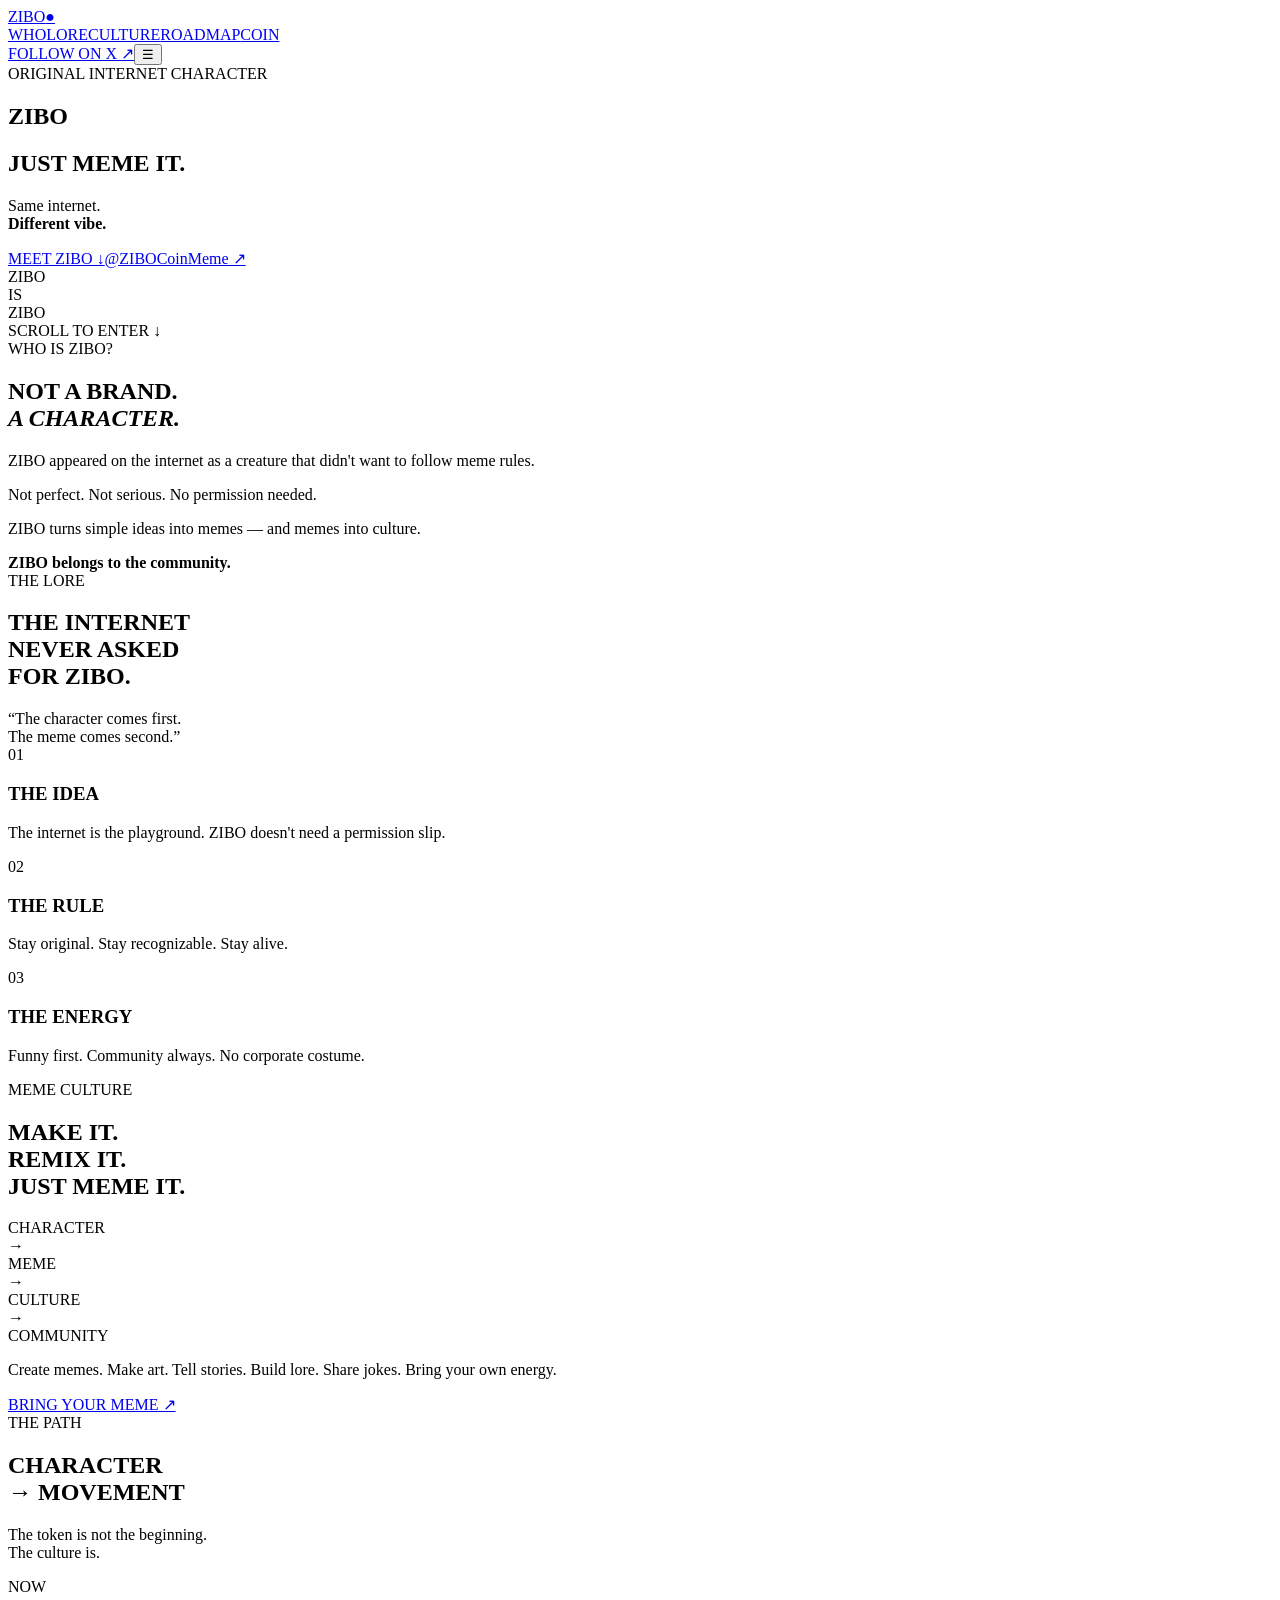
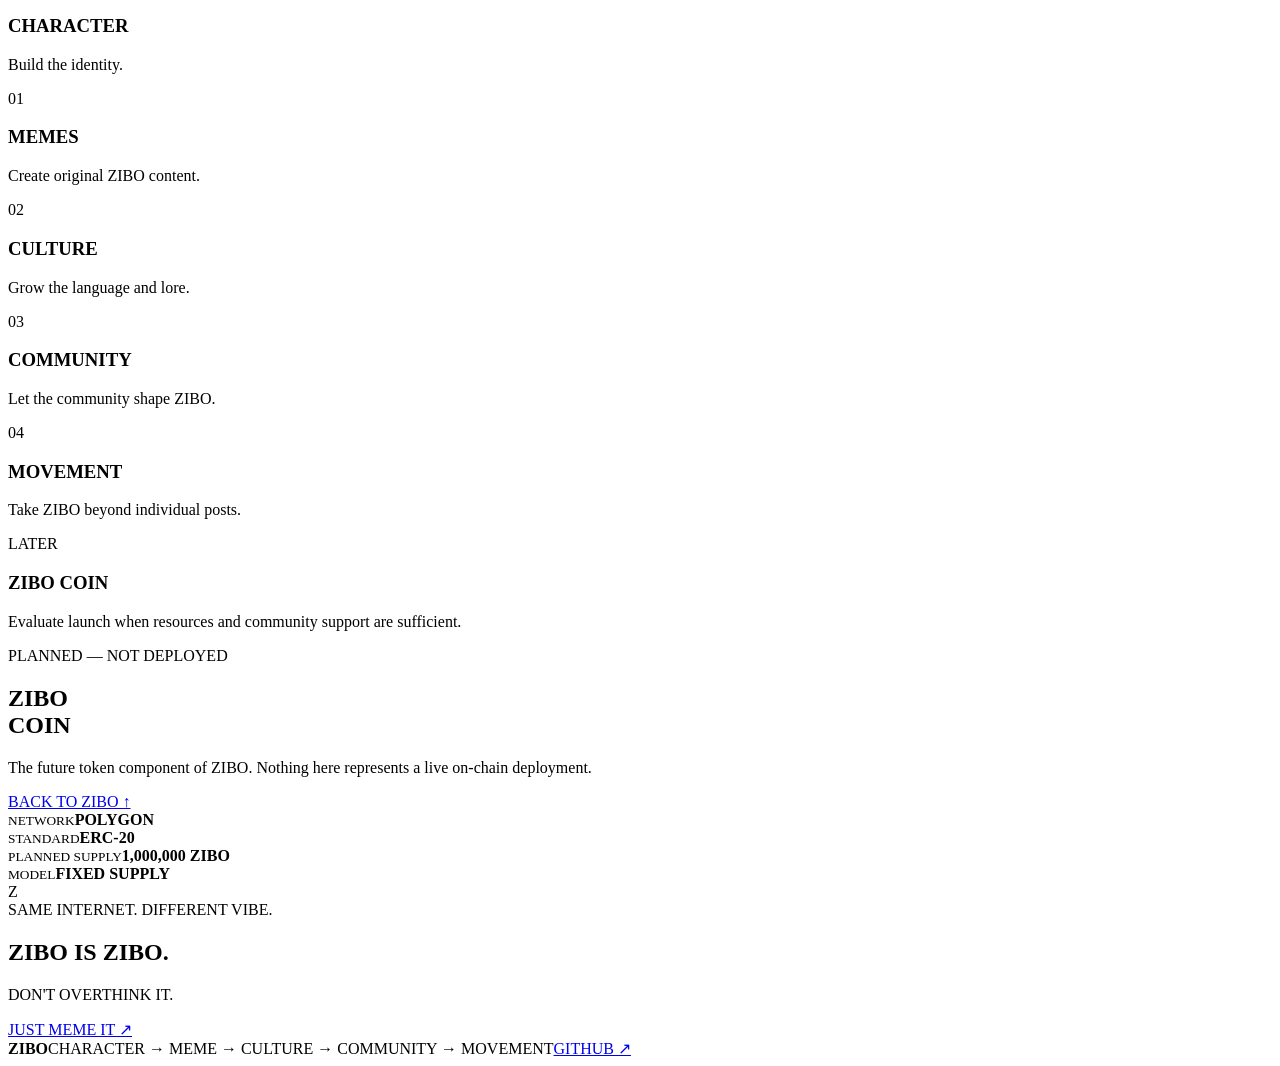
==== index.html @ 96e73fb9 "feat: launch ZIBO website at root" ====
<!doctype html>
<html lang="en">
<head>
<meta charset="utf-8"><meta name="viewport" content="width=device-width,initial-scale=1">
<meta name="description" content="ZIBO — JUST MEME IT."><meta name="theme-color" content="#07110c">
<title>ZIBO — JUST MEME IT.</title><link rel="stylesheet" href="./styles.css">
</head>
<body>
<div class="noise"></div><div class="cursor"></div>
<header class="topbar"><a class="logo" href="#home">ZIBO<span>●</span></a><nav><a href="#about">WHO</a><a href="#lore">LORE</a><a href="#culture">CULTURE</a><a href="#roadmap">ROADMAP</a><a href="#coin">COIN</a></nav><a class="xbtn" href="https://x.com/ZIBOCoinMeme" target="_blank" rel="noreferrer">FOLLOW ON X ↗</a><button class="menu" aria-label="Open menu">☰</button></header>
<main id="home">
<section class="hero"><div class="hero-bg"><i></i><i></i><i></i><i></i><div class="planet"></div></div><div class="hero-copy"><div class="pill">ORIGINAL INTERNET CHARACTER</div><h1>ZIBO</h1><h2>JUST MEME IT<span>.</span></h2><p>Same internet.<br><b>Different vibe.</b></p><div class="hero-actions"><a class="btn green" href="#about">MEET ZIBO ↓</a><a class="btn ghost" href="https://x.com/ZIBOCoinMeme" target="_blank" rel="noreferrer">@ZIBOCoinMeme ↗</a></div></div><div class="zibo-stage" aria-label="Stylized original ZIBO character"><div class="zibo-glow"></div><div class="zibo"><div class="ear left"></div><div class="ear right"></div><div class="head"><div class="mask"></div><div class="eye e1"></div><div class="eye e2"></div><div class="nose"></div><div class="mouth"></div></div><div class="body"></div><div class="tail"></div></div><div class="orbit o1"></div><div class="orbit o2"></div><span class="stamp">ZIBO<br>IS<br>ZIBO</span></div><div class="scroll">SCROLL TO ENTER <span>↓</span></div></section>
<section id="about" class="section about"><div class="kicker">WHO IS ZIBO?</div><div class="split"><h2>NOT A BRAND.<br><em>A CHARACTER.</em></h2><div class="copy"><p>ZIBO appeared on the internet as a creature that didn't want to follow meme rules.</p><p>Not perfect. Not serious. No permission needed.</p><p>ZIBO turns simple ideas into memes — and memes into culture.</p><strong>ZIBO belongs to the community.</strong></div></div></section>
<section id="lore" class="section dark lore"><div class="kicker">THE LORE</div><div class="lore-head"><h2>THE INTERNET<br>NEVER ASKED<br>FOR ZIBO.</h2><div class="quote">“The character comes first.<br>The meme comes second.”</div></div><div class="cards"><article><span>01</span><h3>THE IDEA</h3><p>The internet is the playground. ZIBO doesn't need a permission slip.</p></article><article><span>02</span><h3>THE RULE</h3><p>Stay original. Stay recognizable. Stay alive.</p></article><article><span>03</span><h3>THE ENERGY</h3><p>Funny first. Community always. No corporate costume.</p></article></div></section>
<section id="culture" class="section culture"><div class="kicker">MEME CULTURE</div><h2>MAKE IT.<br>REMIX IT.<br><span>JUST MEME IT.</span></h2><div class="flow"><div>CHARACTER</div><b>→</b><div>MEME</div><b>→</b><div>CULTURE</div><b>→</b><div>COMMUNITY</div></div><p class="manifesto">Create memes. Make art. Tell stories. Build lore. Share jokes. Bring your own energy.</p><a class="big-link" href="https://x.com/ZIBOCoinMeme" target="_blank" rel="noreferrer">BRING YOUR MEME ↗</a></section>
<section id="roadmap" class="section dark roadmap"><div class="kicker">THE PATH</div><div class="road-head"><h2>CHARACTER<br>→ MOVEMENT</h2><p>The token is not the beginning.<br>The culture is.</p></div><div class="timeline"><article><span>NOW</span><h3>CHARACTER</h3><p>Build the identity.</p></article><article><span>01</span><h3>MEMES</h3><p>Create original ZIBO content.</p></article><article><span>02</span><h3>CULTURE</h3><p>Grow the language and lore.</p></article><article><span>03</span><h3>COMMUNITY</h3><p>Let the community shape ZIBO.</p></article><article><span>04</span><h3>MOVEMENT</h3><p>Take ZIBO beyond individual posts.</p></article><article class="future"><span>LATER</span><h3>ZIBO COIN</h3><p>Evaluate launch when resources and community support are sufficient.</p></article></div></section>
<section id="coin" class="section coin"><div class="coin-panel"><div><div class="pill">PLANNED — NOT DEPLOYED</div><h2>ZIBO<br>COIN</h2><p>The future token component of ZIBO. Nothing here represents a live on-chain deployment.</p><a class="btn green" href="#home">BACK TO ZIBO ↑</a></div><div class="specs"><div><small>NETWORK</small><b>POLYGON</b></div><div><small>STANDARD</small><b>ERC-20</b></div><div><small>PLANNED SUPPLY</small><b>1,000,000 ZIBO</b></div><div><small>MODEL</small><b>FIXED SUPPLY</b></div></div></div></section>
<section class="final"><div class="final-mark">Z</div><div class="kicker">SAME INTERNET. DIFFERENT VIBE.</div><h2>ZIBO IS ZIBO.</h2><p>DON'T OVERTHINK IT.</p><a class="btn green" href="https://x.com/ZIBOCoinMeme" target="_blank" rel="noreferrer">JUST MEME IT ↗</a></section>
</main><footer><b>ZIBO</b><span>CHARACTER → MEME → CULTURE → COMMUNITY → MOVEMENT</span><a href="https://github.com/zibocoinmeme-netizen/ZIBO-COIN" target="_blank" rel="noreferrer">GITHUB ↗</a></footer><script src="./script.js"></script></body></html>
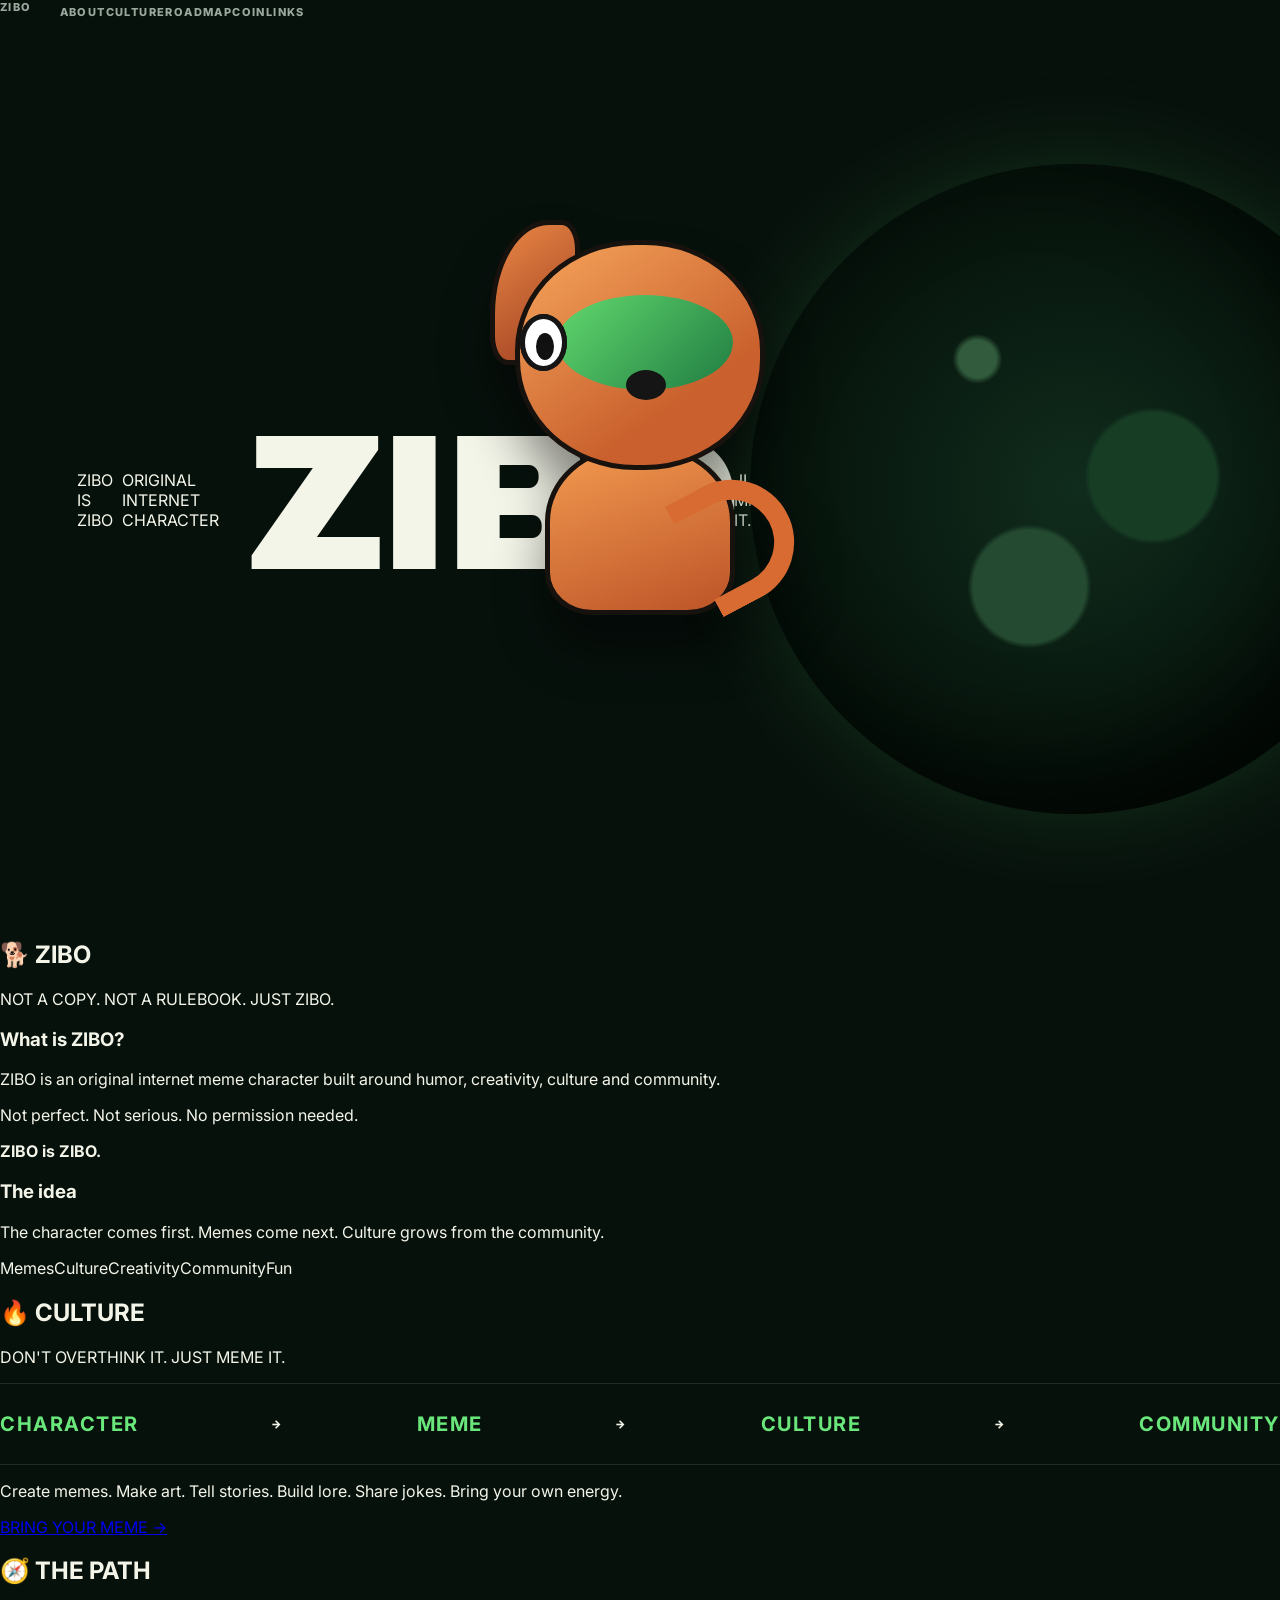
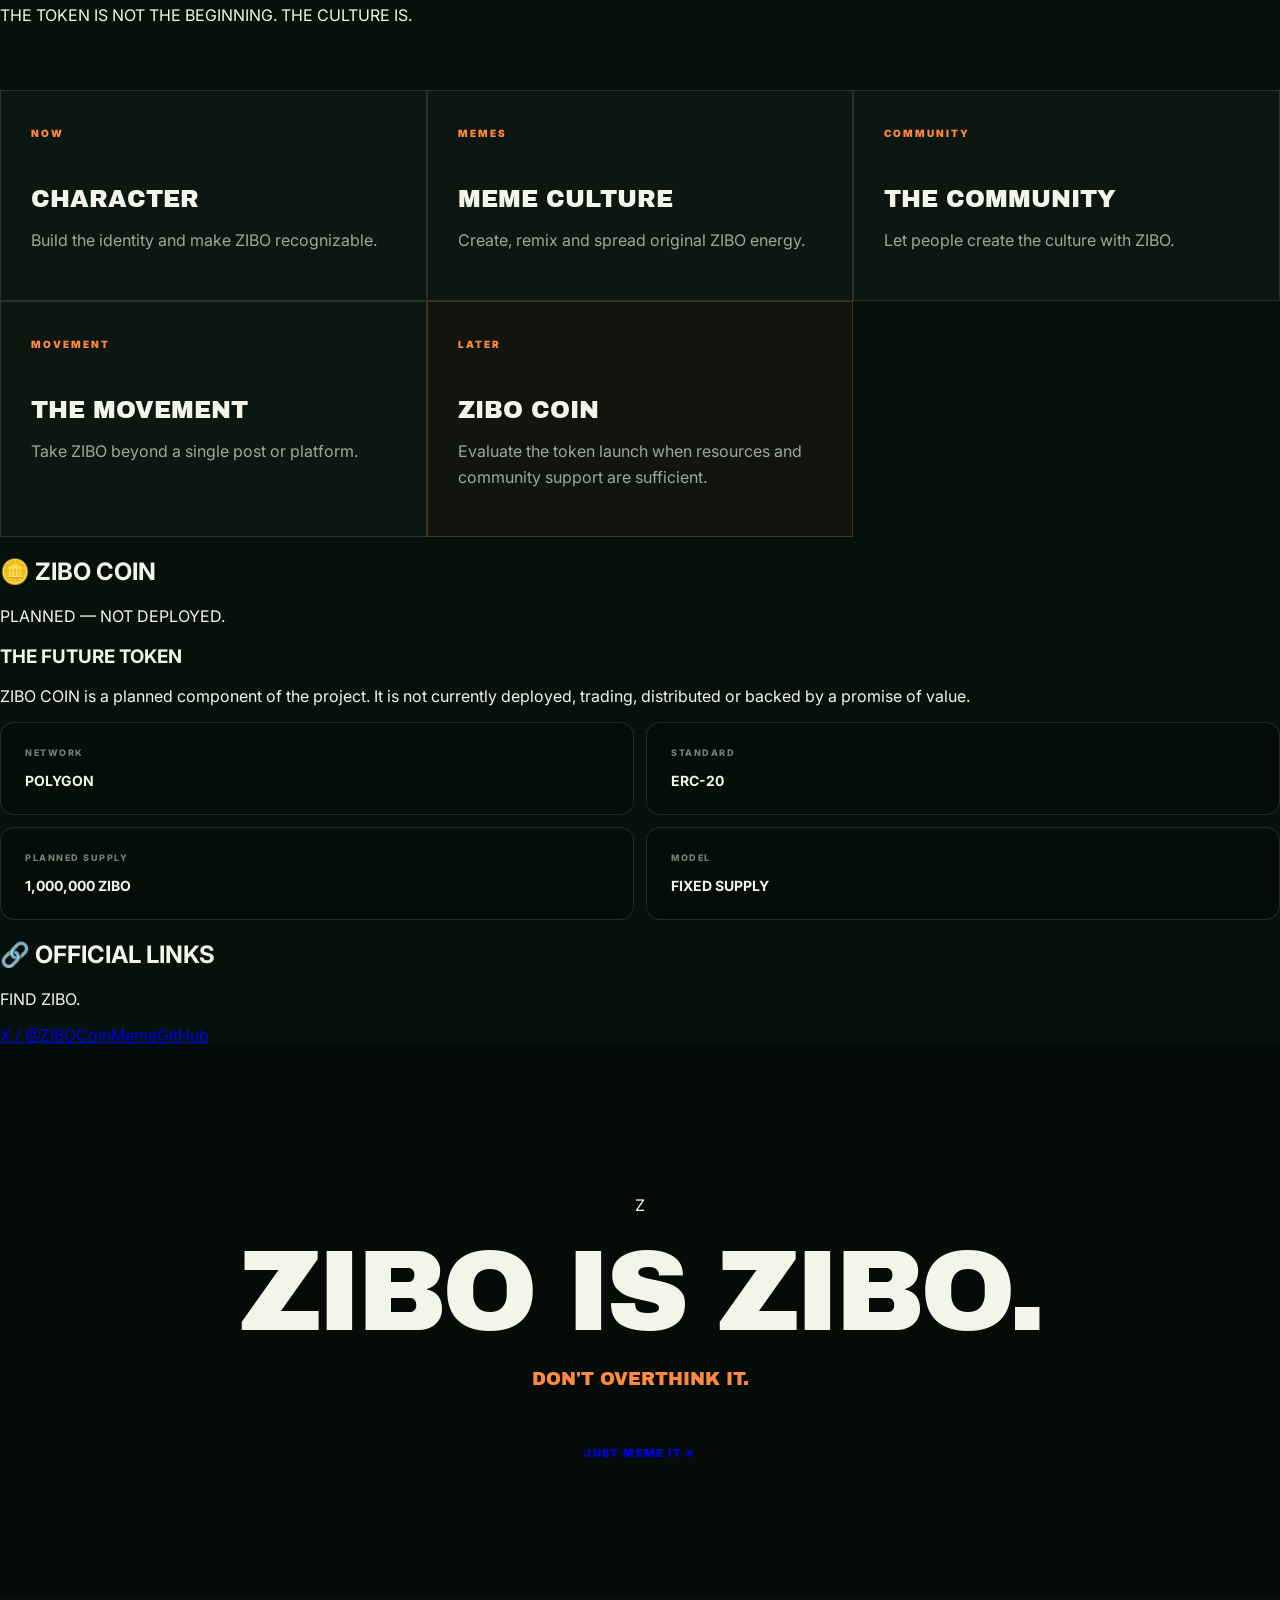
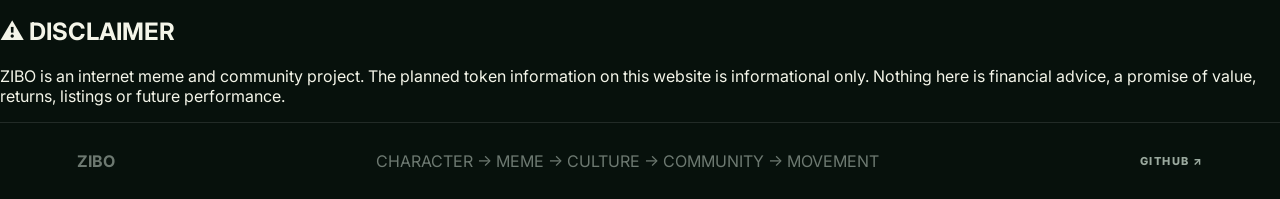
==== commit 72526007: "feat: redesign ZIBO site inspired by SPITZ structure" ====
--- a/index.html
+++ b/index.html
@@ -1,19 +1,82 @@
 <!doctype html>
 <html lang="en">
 <head>
-<meta charset="utf-8"><meta name="viewport" content="width=device-width,initial-scale=1">
-<meta name="description" content="ZIBO — JUST MEME IT."><meta name="theme-color" content="#07110c">
-<title>ZIBO — JUST MEME IT.</title><link rel="stylesheet" href="./styles.css">
+<meta charset="utf-8">
+<meta name="viewport" content="width=device-width,initial-scale=1">
+<meta name="theme-color" content="#07110c">
+<meta name="description" content="ZIBO — JUST MEME IT. Character. Memes. Culture. Community.">
+<meta property="og:title" content="ZIBO — JUST MEME IT.">
+<meta property="og:description" content="Same internet. Different vibe.">
+<meta property="og:type" content="website">
+<title>ZIBO — JUST MEME IT.</title>
+<link rel="stylesheet" href="./styles.css">
 </head>
 <body>
-<div class="noise"></div><div class="cursor"></div>
-<header class="topbar"><a class="logo" href="#home">ZIBO<span>●</span></a><nav><a href="#about">WHO</a><a href="#lore">LORE</a><a href="#culture">CULTURE</a><a href="#roadmap">ROADMAP</a><a href="#coin">COIN</a></nav><a class="xbtn" href="https://x.com/ZIBOCoinMeme" target="_blank" rel="noreferrer">FOLLOW ON X ↗</a><button class="menu" aria-label="Open menu">☰</button></header>
-<main id="home">
-<section class="hero"><div class="hero-bg"><i></i><i></i><i></i><i></i><div class="planet"></div></div><div class="hero-copy"><div class="pill">ORIGINAL INTERNET CHARACTER</div><h1>ZIBO</h1><h2>JUST MEME IT<span>.</span></h2><p>Same internet.<br><b>Different vibe.</b></p><div class="hero-actions"><a class="btn green" href="#about">MEET ZIBO ↓</a><a class="btn ghost" href="https://x.com/ZIBOCoinMeme" target="_blank" rel="noreferrer">@ZIBOCoinMeme ↗</a></div></div><div class="zibo-stage" aria-label="Stylized original ZIBO character"><div class="zibo-glow"></div><div class="zibo"><div class="ear left"></div><div class="ear right"></div><div class="head"><div class="mask"></div><div class="eye e1"></div><div class="eye e2"></div><div class="nose"></div><div class="mouth"></div></div><div class="body"></div><div class="tail"></div></div><div class="orbit o1"></div><div class="orbit o2"></div><span class="stamp">ZIBO<br>IS<br>ZIBO</span></div><div class="scroll">SCROLL TO ENTER <span>↓</span></div></section>
-<section id="about" class="section about"><div class="kicker">WHO IS ZIBO?</div><div class="split"><h2>NOT A BRAND.<br><em>A CHARACTER.</em></h2><div class="copy"><p>ZIBO appeared on the internet as a creature that didn't want to follow meme rules.</p><p>Not perfect. Not serious. No permission needed.</p><p>ZIBO turns simple ideas into memes — and memes into culture.</p><strong>ZIBO belongs to the community.</strong></div></div></section>
-<section id="lore" class="section dark lore"><div class="kicker">THE LORE</div><div class="lore-head"><h2>THE INTERNET<br>NEVER ASKED<br>FOR ZIBO.</h2><div class="quote">“The character comes first.<br>The meme comes second.”</div></div><div class="cards"><article><span>01</span><h3>THE IDEA</h3><p>The internet is the playground. ZIBO doesn't need a permission slip.</p></article><article><span>02</span><h3>THE RULE</h3><p>Stay original. Stay recognizable. Stay alive.</p></article><article><span>03</span><h3>THE ENERGY</h3><p>Funny first. Community always. No corporate costume.</p></article></div></section>
-<section id="culture" class="section culture"><div class="kicker">MEME CULTURE</div><h2>MAKE IT.<br>REMIX IT.<br><span>JUST MEME IT.</span></h2><div class="flow"><div>CHARACTER</div><b>→</b><div>MEME</div><b>→</b><div>CULTURE</div><b>→</b><div>COMMUNITY</div></div><p class="manifesto">Create memes. Make art. Tell stories. Build lore. Share jokes. Bring your own energy.</p><a class="big-link" href="https://x.com/ZIBOCoinMeme" target="_blank" rel="noreferrer">BRING YOUR MEME ↗</a></section>
-<section id="roadmap" class="section dark roadmap"><div class="kicker">THE PATH</div><div class="road-head"><h2>CHARACTER<br>→ MOVEMENT</h2><p>The token is not the beginning.<br>The culture is.</p></div><div class="timeline"><article><span>NOW</span><h3>CHARACTER</h3><p>Build the identity.</p></article><article><span>01</span><h3>MEMES</h3><p>Create original ZIBO content.</p></article><article><span>02</span><h3>CULTURE</h3><p>Grow the language and lore.</p></article><article><span>03</span><h3>COMMUNITY</h3><p>Let the community shape ZIBO.</p></article><article><span>04</span><h3>MOVEMENT</h3><p>Take ZIBO beyond individual posts.</p></article><article class="future"><span>LATER</span><h3>ZIBO COIN</h3><p>Evaluate launch when resources and community support are sufficient.</p></article></div></section>
-<section id="coin" class="section coin"><div class="coin-panel"><div><div class="pill">PLANNED — NOT DEPLOYED</div><h2>ZIBO<br>COIN</h2><p>The future token component of ZIBO. Nothing here represents a live on-chain deployment.</p><a class="btn green" href="#home">BACK TO ZIBO ↑</a></div><div class="specs"><div><small>NETWORK</small><b>POLYGON</b></div><div><small>STANDARD</small><b>ERC-20</b></div><div><small>PLANNED SUPPLY</small><b>1,000,000 ZIBO</b></div><div><small>MODEL</small><b>FIXED SUPPLY</b></div></div></div></section>
-<section class="final"><div class="final-mark">Z</div><div class="kicker">SAME INTERNET. DIFFERENT VIBE.</div><h2>ZIBO IS ZIBO.</h2><p>DON'T OVERTHINK IT.</p><a class="btn green" href="https://x.com/ZIBOCoinMeme" target="_blank" rel="noreferrer">JUST MEME IT ↗</a></section>
-</main><footer><b>ZIBO</b><span>CHARACTER → MEME → CULTURE → COMMUNITY → MOVEMENT</span><a href="https://github.com/zibocoinmeme-netizen/ZIBO-COIN" target="_blank" rel="noreferrer">GITHUB ↗</a></footer><script src="./script.js"></script></body></html>+<main class="wrap">
+<nav class="nav">
+  <a class="brand" href="#top"><span class="brand-dot"></span>ZIBO</a>
+  <div class="navlinks"><a href="#about">ABOUT</a><a href="#culture">CULTURE</a><a href="#roadmap">ROADMAP</a><a href="#coin">COIN</a><a href="#links">LINKS</a></div>
+</nav>
+
+<header class="hero" id="top">
+  <div class="hero-art" aria-label="ZIBO original character">
+    <div class="planet"></div><div class="ring ring-a"></div><div class="ring ring-b"></div>
+    <div class="zibo-shadow"></div>
+    <div class="zibo">
+      <div class="ear ear-l"></div><div class="ear ear-r"></div>
+      <div class="head"><div class="mask"></div><div class="eye eye-l"><i></i></div><div class="eye eye-r"><i></i></div><div class="nose"></div><div class="smile"></div></div>
+      <div class="body"><div class="belly"></div></div><div class="paw paw-l"></div><div class="paw paw-r"></div><div class="tail"></div>
+    </div>
+    <div class="orbit-word">ZIBO IS ZIBO</div>
+  </div>
+  <div class="eyebrow">ORIGINAL INTERNET CHARACTER</div>
+  <h1>ZIBO</h1>
+  <p class="hero-title">JUST MEME IT<span>.</span></p>
+  <p class="hero-sub">Same internet. <strong>Different vibe.</strong></p>
+  <div class="actions"><a class="btn" href="#about">MEET ZIBO ↓</a><a class="btn alt" href="https://x.com/ZIBOCoinMeme" target="_blank" rel="noopener">FOLLOW ZIBO ↗</a></div>
+  <div class="tag">CHARACTER. MEMES. CULTURE. COMMUNITY.</div>
+</header>
+
+<section id="about">
+  <h2 class="section-title">🐕 ZIBO</h2><p class="section-sub">NOT A COPY. NOT A RULEBOOK. JUST ZIBO.</p>
+  <div class="grid">
+    <article class="card"><h3>What is ZIBO?</h3><p>ZIBO is an original internet meme character built around humor, creativity, culture and community.</p><p>Not perfect. Not serious. No permission needed.</p><p><strong>ZIBO is ZIBO.</strong></p></article>
+    <article class="card"><h3>The idea</h3><p>The character comes first. Memes come next. Culture grows from the community.</p><div class="pills"><span>Memes</span><span>Culture</span><span>Creativity</span><span>Community</span><span>Fun</span></div></article>
+  </div>
+</section>
+
+<section id="culture">
+  <h2 class="section-title">🔥 CULTURE</h2><p class="section-sub">DON'T OVERTHINK IT. JUST MEME IT.</p>
+  <div class="culture-box"><div class="flow"><b>CHARACTER</b><span>→</span><b>MEME</b><span>→</span><b>CULTURE</b><span>→</span><b>COMMUNITY</b></div><p>Create memes. Make art. Tell stories. Build lore. Share jokes. Bring your own energy.</p><a class="inline-btn" href="https://x.com/ZIBOCoinMeme" target="_blank" rel="noopener">BRING YOUR MEME →</a></div>
+</section>
+
+<section id="roadmap">
+  <h2 class="section-title">🧭 THE PATH</h2><p class="section-sub">THE TOKEN IS NOT THE BEGINNING. THE CULTURE IS.</p>
+  <div class="timeline">
+    <article><span>NOW</span><h3>CHARACTER</h3><p>Build the identity and make ZIBO recognizable.</p></article>
+    <article><span>MEMES</span><h3>MEME CULTURE</h3><p>Create, remix and spread original ZIBO energy.</p></article>
+    <article><span>COMMUNITY</span><h3>THE COMMUNITY</h3><p>Let people create the culture with ZIBO.</p></article>
+    <article><span>MOVEMENT</span><h3>THE MOVEMENT</h3><p>Take ZIBO beyond a single post or platform.</p></article>
+    <article class="future"><span>LATER</span><h3>ZIBO COIN</h3><p>Evaluate the token launch when resources and community support are sufficient.</p></article>
+  </div>
+</section>
+
+<section id="coin">
+  <h2 class="section-title">🪙 ZIBO COIN</h2><p class="section-sub">PLANNED — NOT DEPLOYED.</p>
+  <div class="card coin-card"><div><h3>THE FUTURE TOKEN</h3><p>ZIBO COIN is a planned component of the project. It is not currently deployed, trading, distributed or backed by a promise of value.</p></div><div class="specs"><div><small>NETWORK</small><b>POLYGON</b></div><div><small>STANDARD</small><b>ERC-20</b></div><div><small>PLANNED SUPPLY</small><b>1,000,000 ZIBO</b></div><div><small>MODEL</small><b>FIXED SUPPLY</b></div></div></div>
+</section>
+
+<section id="links">
+  <h2 class="section-title">🔗 OFFICIAL LINKS</h2><p class="section-sub">FIND ZIBO.</p>
+  <div class="card links"><a href="https://x.com/ZIBOCoinMeme" target="_blank" rel="noopener">X / @ZIBOCoinMeme</a><a href="https://github.com/zibocoinmeme-netizen/ZIBO-COIN" target="_blank" rel="noopener">GitHub</a></div>
+</section>
+
+<section class="final"><div class="final-z">Z</div><h2>ZIBO IS ZIBO.</h2><p>DON'T OVERTHINK IT.</p><a class="btn" href="https://x.com/ZIBOCoinMeme" target="_blank" rel="noopener">JUST MEME IT ↗</a></section>
+
+<section class="disclaimer"><h2 class="section-title">⚠️ DISCLAIMER</h2><div class="card"><p>ZIBO is an internet meme and community project. The planned token information on this website is informational only. Nothing here is financial advice, a promise of value, returns, listings or future performance.</p></div></section>
+
+<footer><strong>ZIBO</strong><span>CHARACTER → MEME → CULTURE → COMMUNITY → MOVEMENT</span><a href="https://github.com/zibocoinmeme-netizen/ZIBO-COIN" target="_blank" rel="noopener">GITHUB ↗</a></footer>
+</main>
+<script src="./script.js"></script>
+</body>
+</html>
--- a/styles.css
+++ b/styles.css
@@ -0,0 +1 @@
+@import url('https://fonts.googleapis.com/css2?family=Archivo+Black&family=Inter:wght@400;600;800&display=swap');:root{--bg:#07110c;--green:#69e77b;--orange:#ff8a3d;--cream:#f4f5e9;--muted:#9aa99e;--line:rgba(255,255,255,.11)}*{box-sizing:border-box}html{scroll-behavior:smooth}body{margin:0;background:var(--bg);color:var(--cream);font-family:Inter,sans-serif;overflow-x:hidden}.topbar{position:fixed;z-index:20;top:18px;left:50%;transform:translateX(-50%);width:min(1180px,calc(100% - 32px));height:64px;padding:0 14px 0 22px;border:1px solid var(--line);border-radius:20px;background:rgba(7,17,12,.78);backdrop-filter:blur(18px);display:flex;align-items:center;justify-content:space-between}.logo{font:32px 'Archivo Black';color:#fff;text-decoration:none;letter-spacing:-2px}.logo span{color:var(--green)}nav{display:flex;gap:28px}nav a,.xbtn,footer a{color:var(--muted);text-decoration:none;font-size:11px;font-weight:800;letter-spacing:1.4px}nav a:hover,.xbtn:hover,footer a:hover{color:#fff}.xbtn{border:1px solid var(--line);padding:12px 15px;border-radius:12px;color:#fff}.menu{display:none;background:none;border:0;color:#fff;font-size:24px}.hero{min-height:100vh;max-width:1440px;margin:auto;position:relative;display:flex;align-items:center;padding:130px max(6vw,28px) 70px;overflow:hidden}.hero-copy{position:relative;z-index:6;width:55%}.pill,.kicker{font-size:10px;font-weight:800;letter-spacing:2.5px;color:var(--green)}.pill{display:inline-block;border:1px solid rgba(105,231,123,.3);padding:9px 12px;border-radius:999px}.hero h1{font:clamp(90px,15vw,220px)/.8 'Archivo Black';letter-spacing:-9px;margin:30px 0 20px}.hero h2{font:clamp(28px,4vw,58px) 'Archivo Black';margin-bottom:22px}.hero h2 span,.culture h2 span{color:var(--green)}.hero-copy>p{color:var(--muted);font-size:18px;line-height:1.6}.hero-actions{display:flex;gap:12px;margin-top:34px}.btn{display:inline-flex;align-items:center;justify-content:center;min-height:48px;padding:0 20px;border-radius:12px;text-decoration:none;font-size:11px;font-weight:900;letter-spacing:1.4px;transition:.25s}.green{background:var(--green);color:#061008;box-shadow:0 12px 35px rgba(105,231,123,.16)}.green:hover{transform:translateY(-3px)}.ghost{border:1px solid var(--line);color:#fff}.hero-bg{position:absolute;inset:0}.planet{position:absolute;right:-120px;top:16%;width:650px;height:650px;border-radius:50%;background:radial-gradient(circle at 35% 30%,#315b3c 0 3%,transparent 4%),radial-gradient(circle at 62% 48%,#173d25 0 12%,transparent 13%),radial-gradient(circle at 43% 65%,#244b31 0 10%,transparent 11%),radial-gradient(circle,#102c1c,#06120b 68%);box-shadow:inset -45px -35px 100px #020603,0 0 100px rgba(105,231,123,.13)}.zibo-stage{position:absolute;right:7%;top:18%;width:560px;height:650px;z-index:5;transform:rotate(3deg)}.zibo-glow{position:absolute;inset:18% 8%;border-radius:50%;background:radial-gradient(circle,rgba(105,231,123,.25),transparent 65%);filter:blur(25px)}.zibo{position:absolute;left:50%;top:20%;width:300px;height:420px;transform:translateX(-50%);filter:drop-shadow(0 35px 25px rgba(0,0,0,.45))}.head{position:absolute;z-index:4;left:25px;top:40px;width:250px;height:230px;border-radius:48%;background:linear-gradient(145deg,#f6a55c,#c9602d 70%);border:5px solid #17120d}.ear{position:absolute;z-index:2;top:20px;width:90px;height:145px;background:linear-gradient(145deg,#e98745,#9d3d20);border:5px solid #17120d;border-radius:65% 20% 65% 20%}.ear.left{left:5px;transform:rotate(-23deg)}.ear.right{right:5px;transform:scaleX(-1) rotate(-23deg)}.mask{position:absolute;left:37px;top:50px;width:176px;height:95px;border-radius:50%;background:linear-gradient(135deg,#62d96e,#207c42)}.eye{position:absolute;z-index:2;top:69px;width:47px;height:57px;background:#fff;border:5px solid #151515;border-radius:50%}.eye:after{content:'';position:absolute;width:18px;height:27px;left:11px;top:14px;border-radius:50%;background:#111}.e1{left:52px}.e2{right:52px}.nose{position:absolute;z-index:3;left:106px;top:125px;width:40px;height:30px;background:#151515;border-radius:50%}.mouth{position:absolute;z-index:3;left:84px;top:145px;width:84px;height:52px;border-bottom:8px solid #151515;border-radius:0 0 55px 55px}.body{position:absolute;left:55px;top:245px;width:190px;height:170px;background:linear-gradient(160deg,#f29a50,#bd5428);border:5px solid #17120d;border-radius:45% 45% 25% 25%}.tail{position:absolute;right:-3px;top:275px;width:105px;height:125px;border:20px solid #d76b32;border-left:0;border-radius:0 90px 90px 0;transform:rotate(-28deg)}.orbit{position:absolute;border:1px solid rgba(105,231,123,.25);border-radius:50%;left:0;top:5%;width:100%;height:85%;transform:rotate(-20deg)}.o2{transform:rotate(65deg);border-color:rgba(255,138,61,.22)}.stamp{position:absolute;right:0;bottom:12%;font:16px/1 'Archivo Black';color:var(--orange);text-align:center}.section{padding:130px max(6vw,28px);max-width:1440px;margin:auto}.dark{max-width:none;background:#09130e;border-block:1px solid rgba(255,255,255,.05)}.dark>*{max-width:1280px;margin-left:auto;margin-right:auto}.split{display:grid;grid-template-columns:1.1fr 1fr;gap:10vw;margin-top:55px}.split h2,.culture h2,.road-head h2{font:clamp(48px,7vw,100px)/.92 'Archivo Black';letter-spacing:-4px}.split em{color:var(--green);font-style:normal}.copy{font-size:20px;line-height:1.7;color:var(--muted)}.copy strong{display:block;color:#fff;margin-top:35px}.lore-head,.road-head{display:flex;justify-content:space-between;align-items:flex-end;gap:30px;margin-top:45px}.quote{font-size:20px;line-height:1.5;color:var(--green);text-align:right}.cards{display:grid;grid-template-columns:repeat(3,1fr);gap:14px;margin-top:70px}.cards article,.timeline article{border:1px solid var(--line);background:rgba(255,255,255,.025);padding:30px;min-height:210px;transition:.25s}.cards article:hover,.timeline article:hover{transform:translateY(-7px);border-color:rgba(105,231,123,.4)}.cards span,.timeline span{font-size:10px;font-weight:900;letter-spacing:2px;color:var(--orange)}.cards h3,.timeline h3{font:24px 'Archivo Black';margin:45px 0 12px}.cards p,.timeline p{color:var(--muted);line-height:1.6}.culture h2{margin:45px 0 70px}.flow{display:flex;align-items:center;justify-content:space-between;gap:15px;border-block:1px solid var(--line);padding:28px 0;font-size:11px;font-weight:900;letter-spacing:1.5px}.flow b{color:var(--green);font-size:20px}.manifesto{max-width:650px;color:var(--muted);font-size:21px;line-height:1.6;margin:55px 0 30px}.big-link{color:#fff;text-decoration:none;font:16px 'Archivo Black';border-bottom:2px solid var(--green);padding-bottom:7px}.timeline{display:grid;grid-template-columns:repeat(3,1fr);margin-top:65px}.timeline article{min-height:190px}.timeline .future{background:rgba(255,138,61,.04);border-color:rgba(255,138,61,.25)}.coin{padding-block:100px}.coin-panel{max-width:1180px;margin:auto;border:1px solid rgba(105,231,123,.25);background:linear-gradient(135deg,rgba(105,231,123,.06),rgba(255,138,61,.04));border-radius:28px;padding:65px;display:grid;grid-template-columns:1fr 1fr;gap:80px}.coin-panel h2{font:clamp(60px,8vw,110px)/.82 'Archivo Black';letter-spacing:-5px;margin:35px 0}.coin-panel p{color:var(--muted);line-height:1.6}.specs{display:grid;grid-template-columns:1fr 1fr;gap:12px;align-content:center}.specs div{padding:24px;border:1px solid var(--line);border-radius:14px;background:rgba(0,0,0,.18)}.specs small{display:block;color:#748077;font-size:9px;font-weight:800;letter-spacing:1.5px;margin-bottom:12px}.specs b{font-size:14px}.final{text-align:center;padding:150px 20px 120px;background:#050b07}.final-mark{width:80px;height:80px;margin:0 auto 35px;border:1px solid var(--green);border-radius:24px;display:grid;place-items:center;font:45px 'Archivo Black';color:var(--green)}.final h2{font:clamp(50px,9vw,130px)/.9 'Archivo Black';letter-spacing:-5px;margin:25px 0}.final p:not(.kicker){color:var(--orange);font:18px 'Archivo Black'}.final .btn{margin-top:22px}footer{border-top:1px solid var(--line);padding:28px max(6vw,28px);display:flex;align-items:center;justify-content:space-between;gap:20px;color:#6d7971}footer b{font:20px 'Archivo Black'}.reveal{opacity:0;transform:translateY(28px);transition:opacity .7s ease,transform .7s ease}.reveal.in{opacity:1;transform:none}@media(max-width:900px){nav,.xbtn{display:none}.menu{display:block}.hero{min-height:900px}.hero-copy{width:100%}.zibo-stage{right:-100px;top:40%;transform:scale(.75) rotate(3deg)}.split,.coin-panel{grid-template-columns:1fr;gap:45px}.cards,.timeline{grid-template-columns:1fr}.lore-head,.road-head{display:block}.quote{text-align:left}.flow{overflow:auto;justify-content:flex-start}.flow div{flex:0 0 auto}.coin-panel{padding:35px 25px}footer{flex-direction:column;align-items:flex-start}.topbar nav.open{display:flex;position:absolute;top:72px;right:0;left:0;padding:18px;background:rgba(7,17,12,.96);border:1px solid var(--line);border-radius:16px;flex-direction:column;gap:18px}}@media(prefers-reduced-motion:reduce){html{scroll-behavior:auto}.reveal{opacity:1;transform:none;transition:none}}
